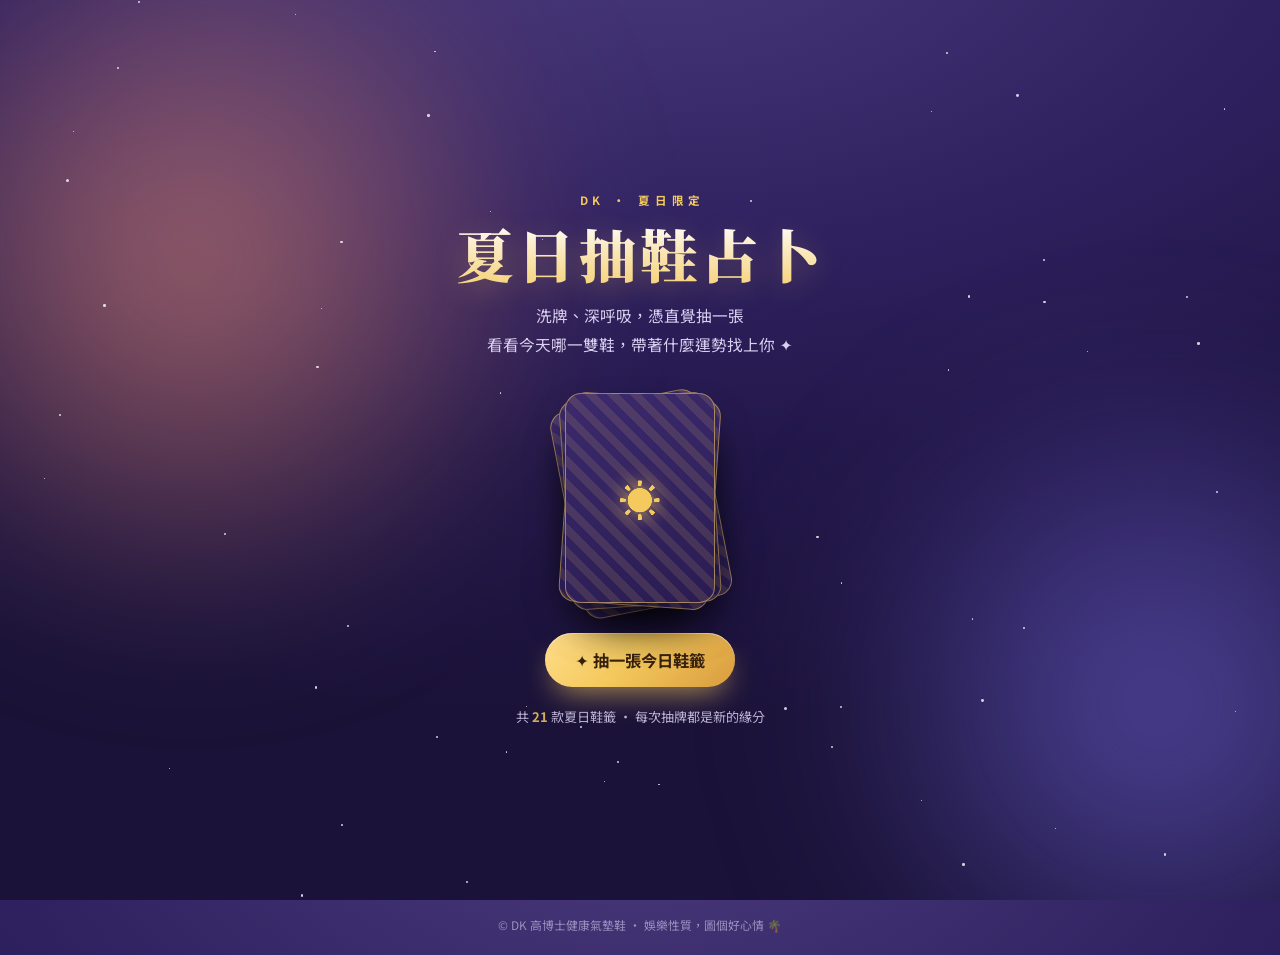
==== index.html @ a696f7bb "DK 夏日抽鞋占卜：抽牌占卜小遊戲（21 款鞋 + 運勢小語） Co-Authored-By: Claude Opus 4.8 <noreply@anthropic.com>" ====
<!DOCTYPE html>
<html lang="zh-Hant">
<head>
<meta charset="UTF-8" />
<meta name="viewport" content="width=device-width, initial-scale=1.0, viewport-fit=cover" />
<title>DK 夏日抽鞋占卜 ✦ 今日鞋籤</title>
<meta name="description" content="洗牌、憑直覺抽一張——每一雙 DK 鞋，都藏著一句屬於你今天的運勢小語。" />
<!-- Open Graph / 分享預覽 -->
<meta property="og:title" content="DK 夏日抽鞋占卜 ✦ 今日鞋籤" />
<meta property="og:description" content="憑直覺抽一張，看看今天哪一雙鞋帶著什麼運勢找上你。" />
<meta property="og:type" content="website" />
<link rel="preconnect" href="https://fonts.googleapis.com" />
<link rel="preconnect" href="https://fonts.gstatic.com" crossorigin />
<link href="https://fonts.googleapis.com/css2?family=Noto+Serif+TC:wght@500;700;900&family=Noto+Sans+TC:wght@400;500;700&display=swap" rel="stylesheet" />
<link rel="stylesheet" href="styles.css" />
</head>
<body>
  <!-- 星空 / 粒子背景 -->
  <div class="sky" aria-hidden="true">
    <div class="glow glow-1"></div>
    <div class="glow glow-2"></div>
    <div id="stars"></div>
  </div>

  <main class="app" id="app">

    <!-- ① 開場 -->
    <section class="screen screen-intro is-active" id="screen-intro">
      <p class="eyebrow">DK · 夏日限定</p>
      <h1 class="title">夏日抽鞋占卜</h1>
      <p class="subtitle">洗牌、深呼吸，憑直覺抽一張<br />看看今天哪一雙鞋，帶著什麼運勢找上你 ✦</p>

      <div class="deck" id="intro-deck" role="img" aria-label="一疊蓋著的占卜鞋籤">
        <span class="deck-card"></span>
        <span class="deck-card"></span>
        <span class="deck-card"></span>
        <span class="deck-card top"></span>
      </div>

      <button class="btn btn-primary" id="start-btn">✦ 抽一張今日鞋籤</button>
      <p class="foot-hint">共 <b id="total-count">21</b> 款夏日鞋籤 · 每次抽牌都是新的緣分</p>
    </section>

    <!-- ② 選牌 -->
    <section class="screen screen-pick" id="screen-pick">
      <h2 class="pick-title">跟著直覺，選一張牌</h2>
      <p class="pick-sub">別想太多——你的手會知道答案</p>
      <div class="fan" id="fan"><!-- 蓋牌由 JS 產生 --></div>
      <button class="btn btn-ghost" id="reshuffle-btn">↺ 重新洗牌</button>
    </section>

    <!-- ③ 揭曉 -->
    <section class="screen screen-result" id="screen-result">
      <div class="reveal-stage">
        <div class="card" id="result-card">
          <div class="card-inner" id="card-inner">
            <!-- 牌背 -->
            <div class="card-face card-back">
              <div class="back-emblem">
                <span class="back-sun">☀</span>
                <span class="back-brand">DK</span>
                <span class="back-label">夏日鞋籤</span>
              </div>
            </div>
            <!-- 牌面 -->
            <div class="card-face card-front">
              <div class="theme-badge" id="r-theme">出遊運</div>
              <div class="shoe-wrap">
                <img id="r-img" src="" alt="" />
              </div>
              <p class="fortune" id="r-fortune"></p>
              <div class="tip" id="r-tip"></div>
              <div class="prod">
                <span class="prod-name" id="r-name"></span>
                <span class="prod-price" id="r-price"></span>
              </div>
            </div>
          </div>
        </div>
      </div>

      <div class="result-actions" id="result-actions">
        <a class="btn btn-primary" id="buy-btn" href="#" target="_blank" rel="noopener">前往購買這雙鞋 →</a>
        <div class="row">
          <button class="btn btn-ghost" id="again-btn">↺ 再抽一次</button>
          <button class="btn btn-ghost" id="share-btn">分享 ↗</button>
        </div>
      </div>
    </section>

  </main>

  <footer class="site-foot">© DK 高博士健康氣墊鞋 · 娛樂性質，圖個好心情 🌴</footer>

  <div class="toast" id="toast"></div>

  <script src="cards.js"></script>
  <script src="app.js"></script>
</body>
</html>
---- styles.css ----
/* ===== DK 夏日抽鞋占卜 ===== */
:root{
  --ink:#fdf6ee;            /* 主要淺色文字 */
  --ink-soft:#d9cff0;       /* 次要文字 */
  --gold:#f4c95d;           /* 金 */
  --gold-deep:#d99b3e;
  --coral:#ff8f7a;          /* 珊瑚 */
  --plum:#2a1c52;           /* 深紫 */
  --plum-2:#3c2a6d;
  --card:#fdf7ec;           /* 卡面奶油白 */
  --card-ink:#3a2f4d;       /* 卡面深字 */
  --radius:22px;
  --shadow:0 22px 48px -18px rgba(0,0,0,.6);
  --ease:cubic-bezier(.22,.61,.36,1);
}

*{box-sizing:border-box;margin:0;padding:0}
html,body{height:100%}
body{
  font-family:"Noto Sans TC",system-ui,-apple-system,"PingFang TC","Microsoft JhengHei",sans-serif;
  color:var(--ink);
  background:
    radial-gradient(120% 90% at 50% -10%, #4a3a7d 0%, #2f2160 42%, #221749 68%, #1a1238 100%);
  min-height:100dvh;
  overflow-x:hidden;
  -webkit-tap-highlight-color:transparent;
}

/* ---- 背景光暈 + 星星 ---- */
.sky{position:fixed;inset:0;z-index:0;overflow:hidden;pointer-events:none}
.glow{position:absolute;border-radius:50%;filter:blur(70px);opacity:.55;mix-blend-mode:screen}
.glow-1{width:60vmax;height:60vmax;left:-15vmax;top:-10vmax;
  background:radial-gradient(circle,#ff9a76 0%,rgba(255,154,118,0) 70%);animation:float1 16s var(--ease) infinite alternate}
.glow-2{width:55vmax;height:55vmax;right:-18vmax;bottom:-12vmax;
  background:radial-gradient(circle,#7d6ff0 0%,rgba(125,111,240,0) 70%);animation:float2 20s var(--ease) infinite alternate}
@keyframes float1{to{transform:translate(6vmax,4vmax) scale(1.15)}}
@keyframes float2{to{transform:translate(-5vmax,-4vmax) scale(1.1)}}
#stars .star{position:absolute;background:#fff;border-radius:50%;opacity:.8;animation:tw var(--d,3s) ease-in-out infinite}
@keyframes tw{0%,100%{opacity:.15;transform:scale(.7)}50%{opacity:.9;transform:scale(1)}}

/* ---- 版面 ---- */
.app{position:relative;z-index:1;max-width:560px;margin:0 auto;padding:26px 20px 8px;
  min-height:100dvh;display:flex;flex-direction:column;align-items:center;justify-content:center}
.screen{display:none;width:100%;flex-direction:column;align-items:center;text-align:center;
  animation:screenIn .5s var(--ease) both}
.screen.is-active{display:flex}
@keyframes screenIn{from{opacity:0;transform:translateY(14px)}to{opacity:1;transform:none}}

/* ---- 開場 ---- */
.eyebrow{letter-spacing:.42em;font-size:.72rem;color:var(--gold);font-weight:700;
  text-transform:uppercase;margin-bottom:14px;padding-left:.42em}
.title{font-family:"Noto Serif TC",serif;font-weight:900;font-size:clamp(2.5rem,10vw,3.6rem);
  line-height:1.08;letter-spacing:.06em;
  background:linear-gradient(180deg,#fff 0%,var(--gold) 130%);
  -webkit-background-clip:text;background-clip:text;color:transparent;
  text-shadow:0 6px 30px rgba(244,201,93,.28)}
.subtitle{margin-top:16px;color:var(--ink-soft);font-size:.98rem;line-height:1.85;font-weight:400}

.deck{position:relative;width:150px;height:210px;margin:34px 0 30px}
.deck-card{position:absolute;inset:0;border-radius:16px;
  background:
    repeating-linear-gradient(45deg,rgba(244,201,93,.12) 0 8px,transparent 8px 16px),
    linear-gradient(160deg,var(--plum-2),var(--plum));
  border:1.5px solid rgba(244,201,93,.55);box-shadow:var(--shadow)}
.deck-card:nth-child(1){transform:rotate(-11deg) translateY(6px)}
.deck-card:nth-child(2){transform:rotate(-4deg) translateY(3px)}
.deck-card:nth-child(3){transform:rotate(4deg) translateY(3px)}
.deck-card.top{transform:rotate(0);animation:breathe 3.4s var(--ease) infinite}
.deck-card.top::after{content:"☀";position:absolute;inset:0;display:grid;place-items:center;
  font-size:2.6rem;color:var(--gold);text-shadow:0 0 20px rgba(244,201,93,.7)}
@keyframes breathe{0%,100%{transform:rotate(0) translateY(0)}50%{transform:rotate(0) translateY(-8px)}}

/* ---- 按鈕 ---- */
.btn{display:inline-flex;align-items:center;justify-content:center;gap:.4em;
  border:none;cursor:pointer;font-family:inherit;font-weight:700;
  padding:15px 30px;border-radius:999px;font-size:1.02rem;transition:transform .18s var(--ease),box-shadow .2s,filter .2s;
  text-decoration:none}
.btn:active{transform:scale(.96)}
.btn-primary{color:#3a2410;
  background:linear-gradient(135deg,#ffdd8a 0%,var(--gold) 45%,var(--gold-deep) 100%);
  box-shadow:0 14px 30px -10px rgba(244,201,93,.7),inset 0 1px 0 rgba(255,255,255,.6)}
.btn-primary:hover{filter:brightness(1.05);transform:translateY(-2px)}
.btn-ghost{color:var(--ink);background:rgba(255,255,255,.09);
  border:1.5px solid rgba(255,255,255,.22);backdrop-filter:blur(6px)}
.btn-ghost:hover{background:rgba(255,255,255,.16)}
.foot-hint{margin-top:20px;font-size:.82rem;color:var(--ink-soft);opacity:.85}
.foot-hint b{color:var(--gold)}

/* ---- 選牌 ---- */
.pick-title{font-family:"Noto Serif TC",serif;font-weight:700;font-size:clamp(1.5rem,6vw,2rem);letter-spacing:.05em}
.pick-sub{margin-top:8px;color:var(--ink-soft);font-size:.9rem;margin-bottom:6px}
.fan{position:relative;width:min(94vw,460px);height:270px;margin:26px auto 10px;
  display:flex;align-items:center;justify-content:center}
.fcard{position:absolute;width:96px;height:138px;border-radius:13px;cursor:pointer;
  transform:var(--t,none);transform-origin:bottom center;transition:transform .35s var(--ease),box-shadow .25s;
  background:
    repeating-linear-gradient(45deg,rgba(244,201,93,.14) 0 7px,transparent 7px 14px),
    linear-gradient(160deg,var(--plum-2),var(--plum));
  border:1.5px solid rgba(244,201,93,.5);box-shadow:var(--shadow);
  display:grid;place-items:center;will-change:transform}
.fcard::after{content:"✦";color:var(--gold);font-size:1.5rem;opacity:.85;
  text-shadow:0 0 12px rgba(244,201,93,.6)}
.fcard:hover,.fcard:focus-visible{transform:var(--t) translateY(-24px) scale(1.05);
  box-shadow:0 26px 40px -16px rgba(244,201,93,.5);outline:none;z-index:5}
.fan.dealing .fcard{animation:deal .5s var(--ease) both}
@keyframes deal{from{transform:translateY(60px) scale(.7);opacity:0}to{opacity:1}}
.fan.picking{pointer-events:none}
.fcard.chosen{transform:var(--t) translateY(-30px) scale(1.12);z-index:9;
  box-shadow:0 0 0 3px var(--gold),0 30px 50px -14px rgba(244,201,93,.7)}
.fcard.fade{opacity:0;transform:var(--t) translateY(40px) scale(.6);transition:all .45s var(--ease)}

/* ---- 揭曉卡 ---- */
.reveal-stage{perspective:1400px;margin:6px auto 22px}
.card{width:min(84vw,320px);aspect-ratio:63/100;position:relative}
.card-inner{position:absolute;inset:0;transform-style:preserve-3d;
  transition:transform .9s var(--ease);transform:rotateY(180deg)}
.card.flipped .card-inner{transform:rotateY(0deg)}
.card-face{position:absolute;inset:0;backface-visibility:hidden;-webkit-backface-visibility:hidden;
  border-radius:var(--radius);overflow:hidden;box-shadow:var(--shadow)}

.card-back{transform:rotateY(180deg);
  background:
    repeating-linear-gradient(45deg,rgba(244,201,93,.14) 0 9px,transparent 9px 18px),
    linear-gradient(160deg,var(--plum-2),var(--plum));
  border:2px solid rgba(244,201,93,.55);display:grid;place-items:center}
.back-emblem{display:flex;flex-direction:column;align-items:center;gap:6px;
  border:1.5px solid rgba(244,201,93,.5);border-radius:16px;padding:26px 30px}
.back-sun{font-size:2.6rem;color:var(--gold);text-shadow:0 0 20px rgba(244,201,93,.7);animation:spin 12s linear infinite}
@keyframes spin{to{transform:rotate(360deg)}}
.back-brand{font-family:"Noto Serif TC",serif;font-weight:900;font-size:1.6rem;letter-spacing:.2em;color:var(--gold)}
.back-label{font-size:.72rem;letter-spacing:.4em;color:var(--ink-soft);padding-left:.4em}

.card-front{background:linear-gradient(180deg,#fffdf8,var(--card));
  border:2px solid var(--gold);display:flex;flex-direction:column;align-items:center;
  padding:18px 18px 20px;color:var(--card-ink)}
.theme-badge{font-family:"Noto Serif TC",serif;font-weight:700;font-size:1.02rem;letter-spacing:.14em;
  color:#7a4b12;background:linear-gradient(135deg,#ffe6a3,var(--gold));
  padding:6px 20px;border-radius:999px;box-shadow:0 4px 12px -4px rgba(217,155,62,.6)}
.shoe-wrap{width:100%;flex:1;display:grid;place-items:center;padding:6px 0;min-height:0}
.shoe-wrap img{max-width:100%;max-height:100%;object-fit:contain;
  filter:drop-shadow(0 12px 14px rgba(0,0,0,.14))}
.fortune{font-family:"Noto Serif TC",serif;font-weight:700;font-size:clamp(1.08rem,4.6vw,1.32rem);
  line-height:1.6;letter-spacing:.02em;color:#2c2340;padding:0 2px}
.tip{margin-top:11px;font-size:.82rem;color:#8a6a3a;background:rgba(244,201,93,.16);
  border:1px dashed rgba(217,155,62,.5);border-radius:12px;padding:7px 13px;line-height:1.5}
.tip::before{content:"🍀 幸運提示 · ";font-weight:700;color:#b07b25}
.prod{margin-top:13px;display:flex;flex-direction:column;gap:2px;width:100%;
  border-top:1px solid rgba(58,47,77,.14);padding-top:11px}
.prod-name{font-size:.86rem;font-weight:500;color:#4a3f5c;line-height:1.4}
.prod-price{font-size:1.02rem;font-weight:700;color:var(--coral)}
.prod-price::before{content:"NT$ "}

.result-actions{display:flex;flex-direction:column;gap:12px;width:min(84vw,320px);
  opacity:0;transform:translateY(12px);transition:all .5s var(--ease) .5s}
.result-actions.show{opacity:1;transform:none}
.result-actions .row{display:flex;gap:10px}
.result-actions .row .btn{flex:1;padding:13px 10px;font-size:.95rem}
#buy-btn{width:100%}

/* ---- Toast ---- */
.toast{position:fixed;left:50%;bottom:34px;transform:translateX(-50%) translateY(20px);
  background:rgba(20,14,40,.95);color:#fff;padding:12px 22px;border-radius:999px;
  font-size:.9rem;opacity:0;pointer-events:none;transition:all .3s var(--ease);z-index:50;
  border:1px solid rgba(244,201,93,.4)}
.toast.show{opacity:1;transform:translateX(-50%) translateY(0)}

.site-foot{position:relative;z-index:1;text-align:center;color:var(--ink-soft);opacity:.6;
  font-size:.74rem;padding:16px 20px 22px}

/* ---- 揭曉閃光 ---- */
.spark{position:fixed;width:8px;height:8px;border-radius:50%;pointer-events:none;z-index:40;
  background:var(--gold);box-shadow:0 0 8px var(--gold)}

@media (max-width:360px){
  .fcard{width:82px;height:120px}
}
@media (prefers-reduced-motion:reduce){
  *{animation-duration:.001s!important;transition-duration:.15s!important}
}
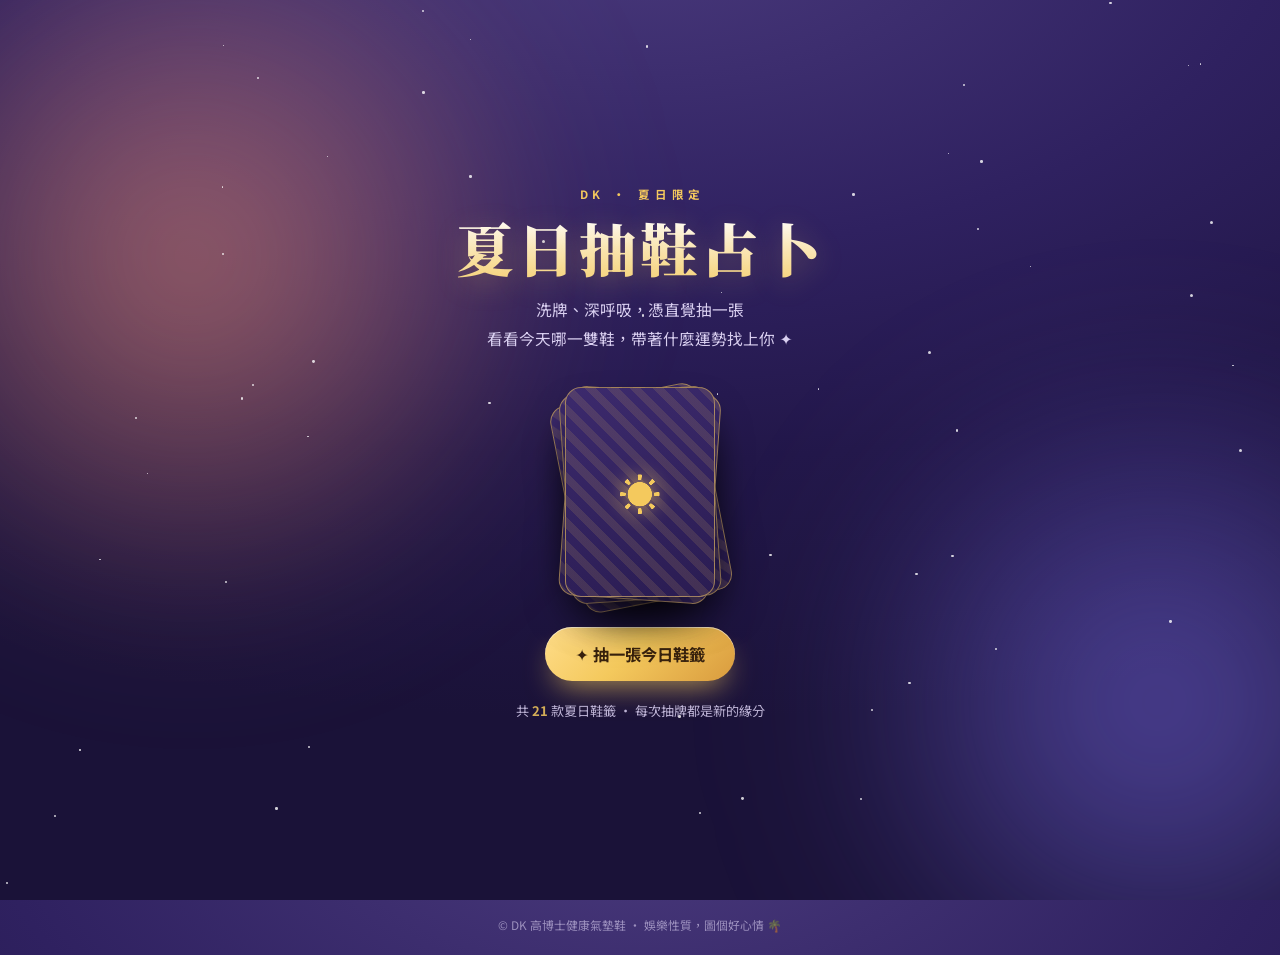
==== commit cf4708ba: "移除價格顯示；新增 91app iframe 嵌入支援與範例 Co-Authored-By: Claude Opus 4.8 <noreply@anthropic.com>" ====
--- a/index.html
+++ b/index.html
@@ -72,7 +72,6 @@
               <div class="tip" id="r-tip"></div>
               <div class="prod">
                 <span class="prod-name" id="r-name"></span>
-                <span class="prod-price" id="r-price"></span>
               </div>
             </div>
           </div>
--- a/styles.css
+++ b/styles.css
@@ -39,8 +39,8 @@
 @keyframes tw{0%,100%{opacity:.15;transform:scale(.7)}50%{opacity:.9;transform:scale(1)}}
 
 /* ---- 版面 ---- */
-.app{position:relative;z-index:1;max-width:560px;margin:0 auto;padding:26px 20px 8px;
-  min-height:100dvh;display:flex;flex-direction:column;align-items:center;justify-content:center}
+.app{position:relative;z-index:1;max-width:560px;margin:0 auto;padding:16px 18px 10px;
+  min-height:100dvh;display:flex;flex-direction:column;align-items:center;justify-content:safe center}
 .screen{display:none;width:100%;flex-direction:column;align-items:center;text-align:center;
   animation:screenIn .5s var(--ease) both}
 .screen.is-active{display:flex}
@@ -110,7 +110,7 @@
 .fcard.fade{opacity:0;transform:var(--t) translateY(40px) scale(.6);transition:all .45s var(--ease)}
 
 /* ---- 揭曉卡 ---- */
-.reveal-stage{perspective:1400px;margin:6px auto 22px}
+.reveal-stage{perspective:1400px;margin:2px auto 14px}
 .card{width:min(84vw,320px);aspect-ratio:63/100;position:relative}
 .card-inner{position:absolute;inset:0;transform-style:preserve-3d;
   transition:transform .9s var(--ease);transform:rotateY(180deg)}
@@ -146,9 +146,7 @@
 .tip::before{content:"🍀 幸運提示 · ";font-weight:700;color:#b07b25}
 .prod{margin-top:13px;display:flex;flex-direction:column;gap:2px;width:100%;
   border-top:1px solid rgba(58,47,77,.14);padding-top:11px}
-.prod-name{font-size:.86rem;font-weight:500;color:#4a3f5c;line-height:1.4}
-.prod-price{font-size:1.02rem;font-weight:700;color:var(--coral)}
-.prod-price::before{content:"NT$ "}
+.prod-name{font-size:.9rem;font-weight:600;color:#4a3f5c;line-height:1.45}
 
 .result-actions{display:flex;flex-direction:column;gap:12px;width:min(84vw,320px);
   opacity:0;transform:translateY(12px);transition:all .5s var(--ease) .5s}
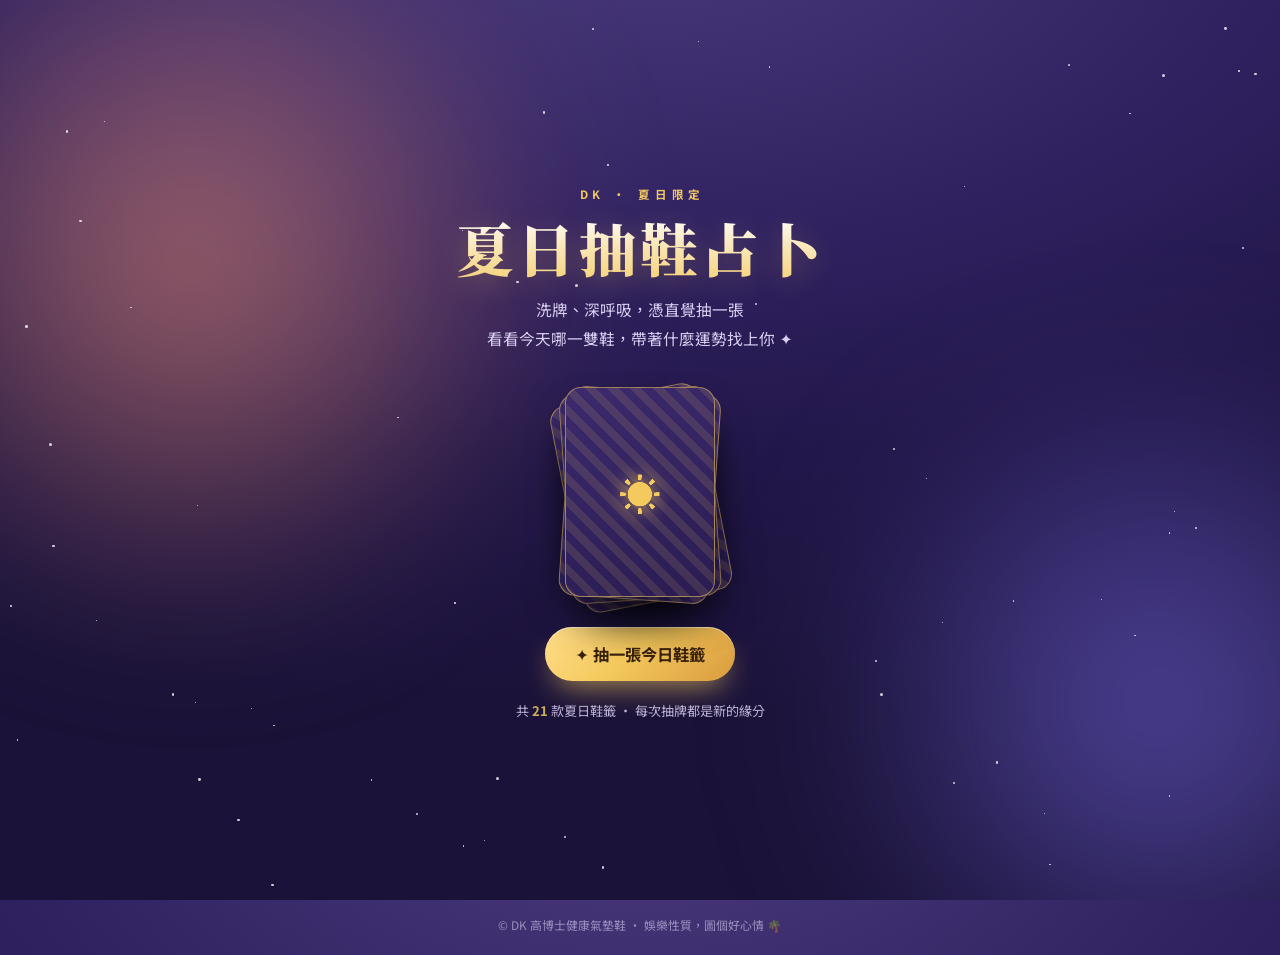
==== commit f19f01d4: "移除分享功能（分享按鈕、handler、toast） Co-Authored-By: Claude Opus 4.8 <noreply@anthropic.com>" ====
--- a/index.html
+++ b/index.html
@@ -80,10 +80,7 @@
 
       <div class="result-actions" id="result-actions">
         <a class="btn btn-primary" id="buy-btn" href="#" target="_blank" rel="noopener">前往購買這雙鞋 →</a>
-        <div class="row">
-          <button class="btn btn-ghost" id="again-btn">↺ 再抽一次</button>
-          <button class="btn btn-ghost" id="share-btn">分享 ↗</button>
-        </div>
+        <button class="btn btn-ghost" id="again-btn">↺ 再抽一次</button>
       </div>
     </section>
 
@@ -91,8 +88,6 @@
 
   <footer class="site-foot">© DK 高博士健康氣墊鞋 · 娛樂性質，圖個好心情 🌴</footer>
 
-  <div class="toast" id="toast"></div>
-
   <script src="cards.js"></script>
   <script src="app.js"></script>
 </body>
--- a/styles.css
+++ b/styles.css
@@ -109,16 +109,16 @@
   box-shadow:0 0 0 3px var(--gold),0 30px 50px -14px rgba(244,201,93,.7)}
 .fcard.fade{opacity:0;transform:var(--t) translateY(40px) scale(.6);transition:all .45s var(--ease)}
 
-/* ---- 揭曉卡 ---- */
+/* ---- 揭曉卡（雙面 grid 疊放，卡高隨內容自動撐開，圖片永遠不壓字）---- */
 .reveal-stage{perspective:1400px;margin:2px auto 14px}
-.card{width:min(84vw,320px);aspect-ratio:63/100;position:relative}
-.card-inner{position:absolute;inset:0;transform-style:preserve-3d;
+.card{width:min(84vw,320px);position:relative}
+.card-inner{display:grid;transform-style:preserve-3d;
   transition:transform .9s var(--ease);transform:rotateY(180deg)}
 .card.flipped .card-inner{transform:rotateY(0deg)}
-.card-face{position:absolute;inset:0;backface-visibility:hidden;-webkit-backface-visibility:hidden;
+.card-face{grid-area:1/1;backface-visibility:hidden;-webkit-backface-visibility:hidden;
   border-radius:var(--radius);overflow:hidden;box-shadow:var(--shadow)}
 
-.card-back{transform:rotateY(180deg);
+.card-back{transform:rotateY(180deg);min-height:460px;
   background:
     repeating-linear-gradient(45deg,rgba(244,201,93,.14) 0 9px,transparent 9px 18px),
     linear-gradient(160deg,var(--plum-2),var(--plum));
@@ -136,7 +136,7 @@
 .theme-badge{font-family:"Noto Serif TC",serif;font-weight:700;font-size:1.02rem;letter-spacing:.14em;
   color:#7a4b12;background:linear-gradient(135deg,#ffe6a3,var(--gold));
   padding:6px 20px;border-radius:999px;box-shadow:0 4px 12px -4px rgba(217,155,62,.6)}
-.shoe-wrap{width:100%;flex:1;display:grid;place-items:center;padding:6px 0;min-height:0}
+.shoe-wrap{width:100%;height:186px;display:grid;place-items:center;padding:4px 0}
 .shoe-wrap img{max-width:100%;max-height:100%;object-fit:contain;
   filter:drop-shadow(0 12px 14px rgba(0,0,0,.14))}
 .fortune{font-family:"Noto Serif TC",serif;font-weight:700;font-size:clamp(1.08rem,4.6vw,1.32rem);
@@ -151,16 +151,7 @@
 .result-actions{display:flex;flex-direction:column;gap:12px;width:min(84vw,320px);
   opacity:0;transform:translateY(12px);transition:all .5s var(--ease) .5s}
 .result-actions.show{opacity:1;transform:none}
-.result-actions .row{display:flex;gap:10px}
-.result-actions .row .btn{flex:1;padding:13px 10px;font-size:.95rem}
-#buy-btn{width:100%}
-
-/* ---- Toast ---- */
-.toast{position:fixed;left:50%;bottom:34px;transform:translateX(-50%) translateY(20px);
-  background:rgba(20,14,40,.95);color:#fff;padding:12px 22px;border-radius:999px;
-  font-size:.9rem;opacity:0;pointer-events:none;transition:all .3s var(--ease);z-index:50;
-  border:1px solid rgba(244,201,93,.4)}
-.toast.show{opacity:1;transform:translateX(-50%) translateY(0)}
+#buy-btn,#again-btn{width:100%}
 
 .site-foot{position:relative;z-index:1;text-align:center;color:var(--ink-soft);opacity:.6;
   font-size:.74rem;padding:16px 20px 22px}
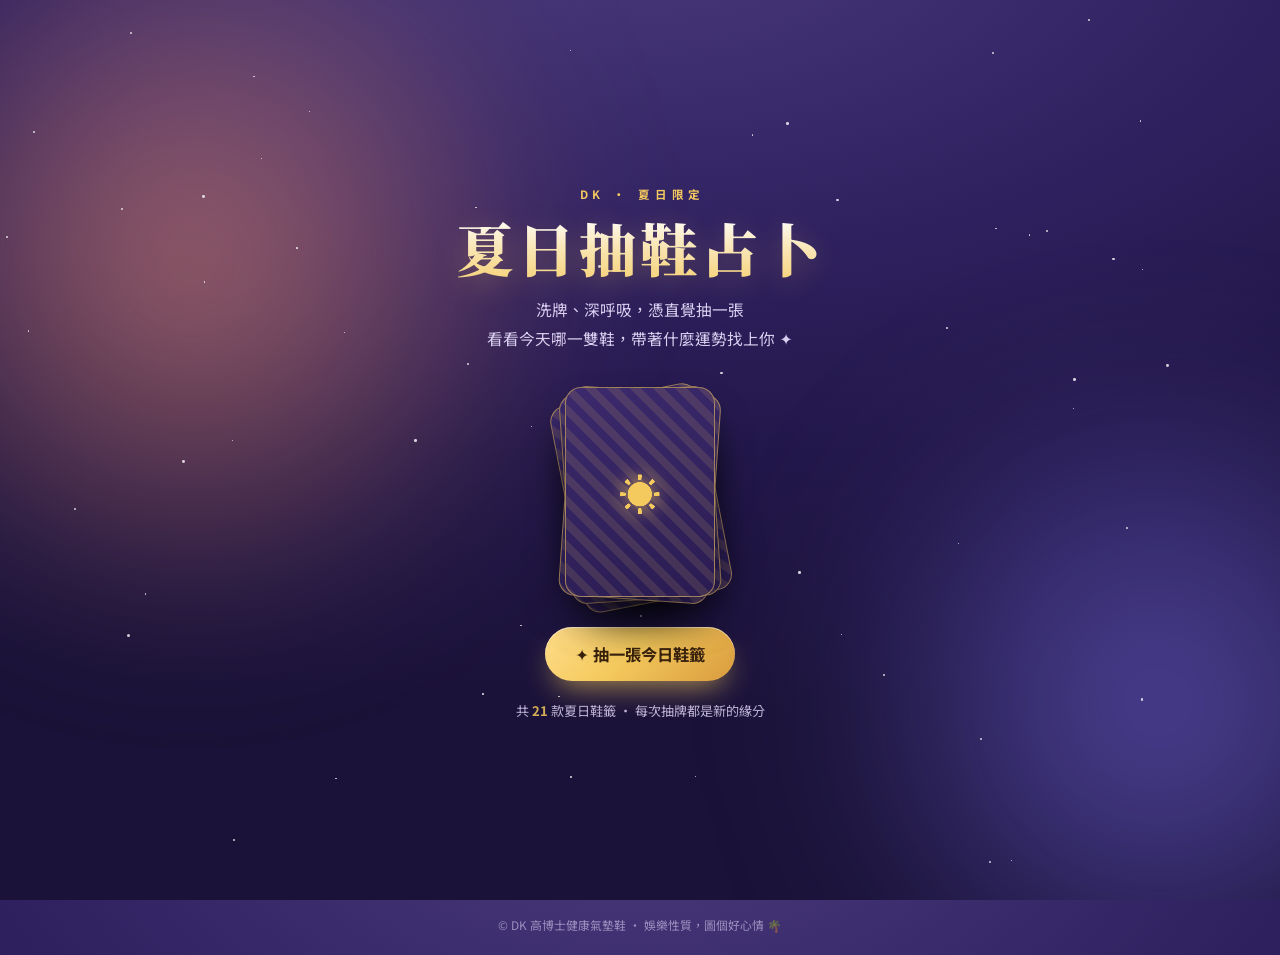
==== commit 15174a28: "73-5280 換上正確去背主圖；圖片區固定裁切+文字置頂層徹底防疊字；資產加 v6 版本號破快取 Co-Authored-By: Claude Opus 4.8 <noreply@anthropic" ====
--- a/index.html
+++ b/index.html
@@ -12,7 +12,7 @@
 <link rel="preconnect" href="https://fonts.googleapis.com" />
 <link rel="preconnect" href="https://fonts.gstatic.com" crossorigin />
 <link href="https://fonts.googleapis.com/css2?family=Noto+Serif+TC:wght@500;700;900&family=Noto+Sans+TC:wght@400;500;700&display=swap" rel="stylesheet" />
-<link rel="stylesheet" href="styles.css" />
+<link rel="stylesheet" href="styles.css?v=6" />
 </head>
 <body>
   <!-- 星空 / 粒子背景 -->
@@ -88,7 +88,7 @@
 
   <footer class="site-foot">© DK 高博士健康氣墊鞋 · 娛樂性質，圖個好心情 🌴</footer>
 
-  <script src="cards.js"></script>
-  <script src="app.js"></script>
+  <script src="cards.js?v=6"></script>
+  <script src="app.js?v=6"></script>
 </body>
 </html>
--- a/styles.css
+++ b/styles.css
@@ -136,10 +136,12 @@
 .theme-badge{font-family:"Noto Serif TC",serif;font-weight:700;font-size:1.02rem;letter-spacing:.14em;
   color:#7a4b12;background:linear-gradient(135deg,#ffe6a3,var(--gold));
   padding:6px 20px;border-radius:999px;box-shadow:0 4px 12px -4px rgba(217,155,62,.6)}
-.shoe-wrap{width:100%;height:186px;display:grid;place-items:center;padding:4px 0}
+.shoe-wrap{width:100%;height:186px;display:grid;place-items:center;padding:4px 0;
+  overflow:hidden;position:relative;z-index:1;flex:0 0 auto}
 .shoe-wrap img{max-width:100%;max-height:100%;object-fit:contain;
   filter:drop-shadow(0 12px 14px rgba(0,0,0,.14))}
-.fortune{font-family:"Noto Serif TC",serif;font-weight:700;font-size:clamp(1.08rem,4.6vw,1.32rem);
+.fortune{position:relative;z-index:2;
+  font-family:"Noto Serif TC",serif;font-weight:700;font-size:clamp(1.08rem,4.6vw,1.32rem);
   line-height:1.6;letter-spacing:.02em;color:#2c2340;padding:0 2px}
 .tip{margin-top:11px;font-size:.82rem;color:#8a6a3a;background:rgba(244,201,93,.16);
   border:1px dashed rgba(217,155,62,.5);border-radius:12px;padding:7px 13px;line-height:1.5}
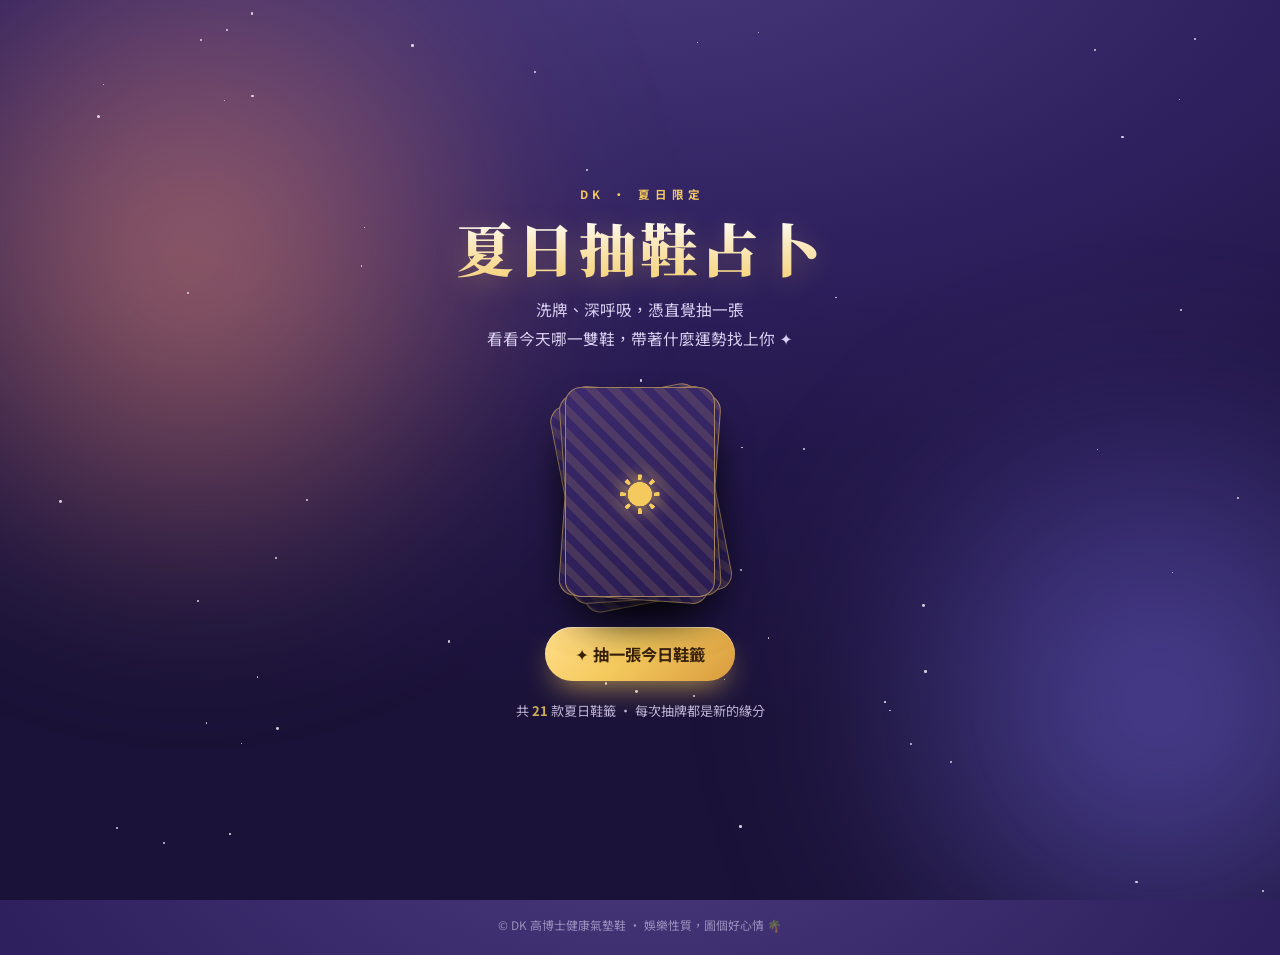
==== commit fb2be745: "修正圖片被裁切：改 width/height:100%+object-fit:contain 穩定塞入固定框；版本號 v7 Co-Authored-By: Claude Opus 4.8 <norep" ====
--- a/index.html
+++ b/index.html
@@ -12,7 +12,7 @@
 <link rel="preconnect" href="https://fonts.googleapis.com" />
 <link rel="preconnect" href="https://fonts.gstatic.com" crossorigin />
 <link href="https://fonts.googleapis.com/css2?family=Noto+Serif+TC:wght@500;700;900&family=Noto+Sans+TC:wght@400;500;700&display=swap" rel="stylesheet" />
-<link rel="stylesheet" href="styles.css?v=6" />
+<link rel="stylesheet" href="styles.css?v=7" />
 </head>
 <body>
   <!-- 星空 / 粒子背景 -->
@@ -88,7 +88,7 @@
 
   <footer class="site-foot">© DK 高博士健康氣墊鞋 · 娛樂性質，圖個好心情 🌴</footer>
 
-  <script src="cards.js?v=6"></script>
-  <script src="app.js?v=6"></script>
+  <script src="cards.js?v=7"></script>
+  <script src="app.js?v=7"></script>
 </body>
 </html>
--- a/styles.css
+++ b/styles.css
@@ -136,10 +136,10 @@
 .theme-badge{font-family:"Noto Serif TC",serif;font-weight:700;font-size:1.02rem;letter-spacing:.14em;
   color:#7a4b12;background:linear-gradient(135deg,#ffe6a3,var(--gold));
   padding:6px 20px;border-radius:999px;box-shadow:0 4px 12px -4px rgba(217,155,62,.6)}
-.shoe-wrap{width:100%;height:186px;display:grid;place-items:center;padding:4px 0;
+.shoe-wrap{width:100%;height:190px;padding:4px 0;
   overflow:hidden;position:relative;z-index:1;flex:0 0 auto}
-.shoe-wrap img{max-width:100%;max-height:100%;object-fit:contain;
-  filter:drop-shadow(0 12px 14px rgba(0,0,0,.14))}
+.shoe-wrap img{display:block;width:100%;height:100%;object-fit:contain;
+  filter:drop-shadow(0 9px 11px rgba(0,0,0,.12))}
 .fortune{position:relative;z-index:2;
   font-family:"Noto Serif TC",serif;font-weight:700;font-size:clamp(1.08rem,4.6vw,1.32rem);
   line-height:1.6;letter-spacing:.02em;color:#2c2340;padding:0 2px}
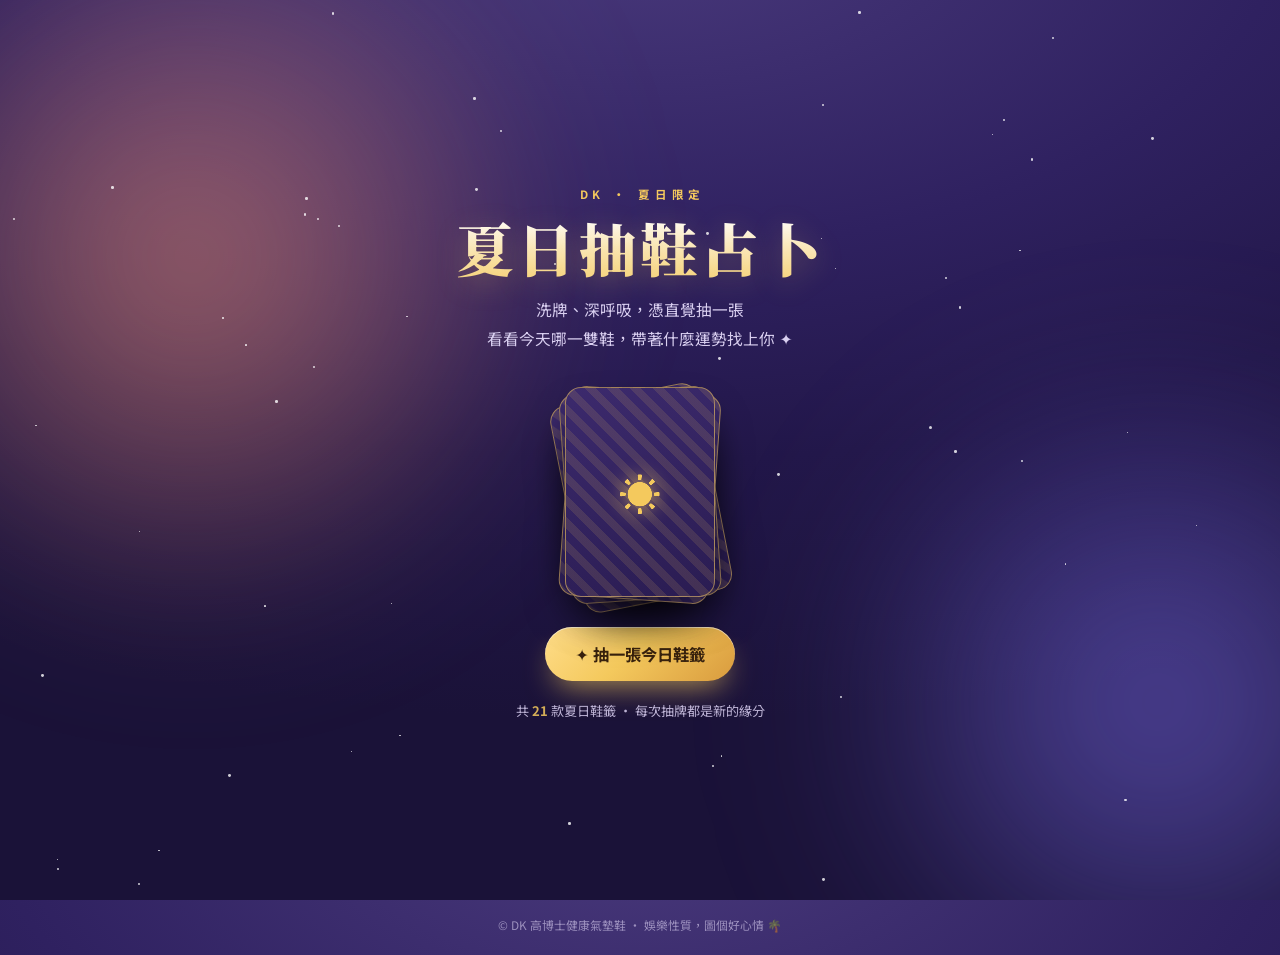
==== commit be47fe8e: "移除資產版本號，改回乾淨網址（直接覆蓋 + 需要時強制重整）" ====
--- a/index.html
+++ b/index.html
@@ -12,7 +12,7 @@
 <link rel="preconnect" href="https://fonts.googleapis.com" />
 <link rel="preconnect" href="https://fonts.gstatic.com" crossorigin />
 <link href="https://fonts.googleapis.com/css2?family=Noto+Serif+TC:wght@500;700;900&family=Noto+Sans+TC:wght@400;500;700&display=swap" rel="stylesheet" />
-<link rel="stylesheet" href="styles.css?v=7" />
+<link rel="stylesheet" href="styles.css" />
 </head>
 <body>
   <!-- 星空 / 粒子背景 -->
@@ -88,7 +88,7 @@
 
   <footer class="site-foot">© DK 高博士健康氣墊鞋 · 娛樂性質，圖個好心情 🌴</footer>
 
-  <script src="cards.js?v=7"></script>
-  <script src="app.js?v=7"></script>
+  <script src="cards.js"></script>
+  <script src="app.js"></script>
 </body>
 </html>
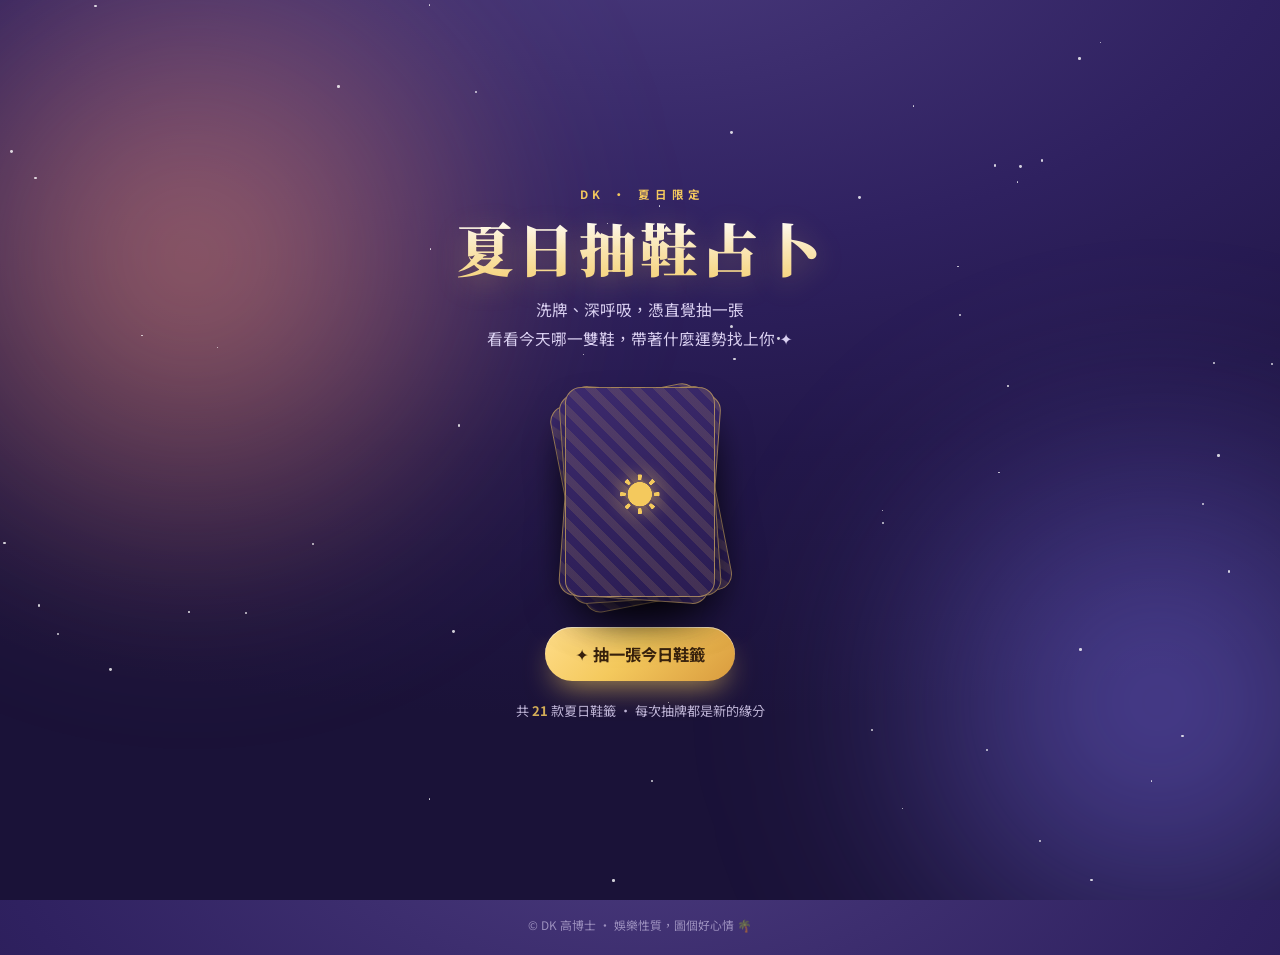
==== commit 60dd7bac: "更正頁尾品牌名：高博士健康氣墊鞋 → 高博士" ====
--- a/index.html
+++ b/index.html
@@ -86,7 +86,7 @@
 
   </main>
 
-  <footer class="site-foot">© DK 高博士健康氣墊鞋 · 娛樂性質，圖個好心情 🌴</footer>
+  <footer class="site-foot">© DK 高博士 · 娛樂性質，圖個好心情 🌴</footer>
 
   <script src="cards.js"></script>
   <script src="app.js"></script>
